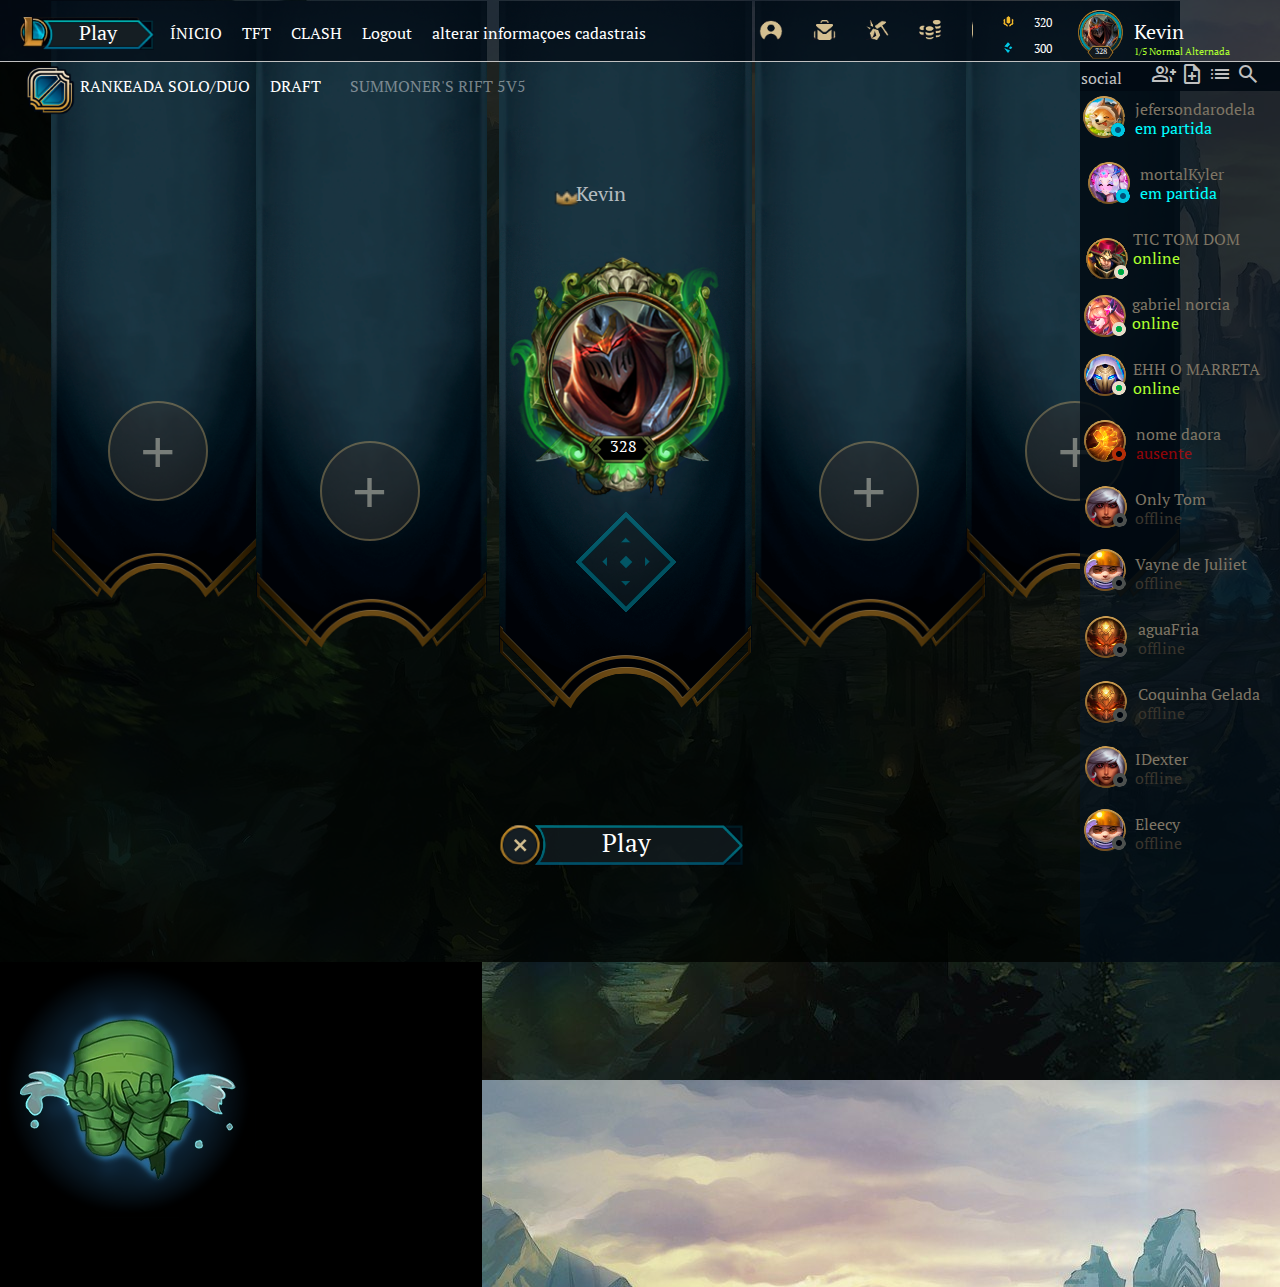
==== lol/index.html @ eebe5e52 "projeto para Etec" ====
<!DOCTYPE html>
<html lang="en">

<head>
  <meta charset="utf-8" />
  <meta content="width=device-width, initial-scale=1.0" name="viewport" />

  <title>LIGA DOS CRIA</title>
  <meta content="" name="description" />
  <meta content="" name="keywords" />


 

  <!-- Template Main CSS File -->
  <link rel="stylesheet" href="style.css">
  <link rel="stylesheet" href="https://fonts.googleapis.com/css2?family=Material+Symbols+Outlined:opsz,wght,FILL,GRAD@48,400,0,0" />
</head>

<body>
  <!-- ======= Header =======
  <header id="header" class="fixed-top d-flex align-items-center header-transparent">
          <form action="/logout" method="get">
            <li><a href="/logout">Logout</a></li>
            <li><a href="http://localhost:5500/signed/alterdata">alterar informaçoes cadastrais</a></li>
          </form>
  </header>
  End Header -->

  <!-- ======= Hero Section ======= -->

  <!-- <main id="main">
     <section id="facts"> --> 
      
      <body>
      
          <header class="menu-nav">
              <ul>
                  <li  class="button-play-wrapper" >
                      <img src="IMG/play-button-shape.jpg" class="play-button-shape">
                      <img  src="IMG/play-button-click-area.png" class="play-button-click-area">
                      <span class="play-button-text">Play</span>
                  </li>
              </ul>
              <div class="botoes">
                  <table>
                      <tr>
                          <a href="#">ÍNICIO</a>
                      </tr>
                      <tr>
                          <a href="#">TFT</a>
                      </tr>
                      <tr>
                          <a href="#">CLASH</a>
                      </tr>
                      <tr>
                      <form action="/logout" method="get">
                        <a href="/logout">Logout</a></li>
                       <a href="http://localhost:5500/signed/alterdata">alterar informaçoes cadastrais</a></li>
                      </form>
                      </tr>
                  </table>
              </div>
              
              <div class="botoes2">
                  <ul>
                      <li>
                          <a href="#"><img src="IMG/profile.png"></a>
                          <a href="#"><img src="IMG/collection.png"></a>
                          <a href="#"><img src="IMG/booty.png"></a>
                          <a href="#"><img src="IMG/shop.png"></a>
                      
                          <a href="#"><img src="IMG/divider.png"></a>
                      </li>
                  </ul>
      
              </div>
              <div class="money">
                  <ul>
                      <li>
                          <a class="riot"><img src="IMG/riot-points.png"></a>
                          <a>320</a>
                      </li>
                      <li>
                          <a class="blue"><img src="IMG/blue-essence.png"></a>
                          <a>300</a>
                      </li>
                  </ul>
              </div>
            <div class="perfil">
                <div>
                    <ul>
                        <li routerlink="play" class="avatar" tabindex="0">
                            <img src="IMG/avatar-icon.png" class="avatar-xp">
                            <span class="level">328</span>
                        </li>
                    </ul>
                </div>
                <div class="name-status">
                    <ul>
                        <li>
                            <span class="nickname">
                                Kevin
                            </span>
                        </li>
                        <li class="status">
                            <span>1/5 Normal Alternada</span>
                        </li>
                    </ul>
                </div>
            </div>
          </header>
          <main class="start-content">
              <div class="modo-partida">
                  <li>
                      <img class="sr-img" src="IMG/sr-hover.png">
                      <span class="ranked">RANKEADA SOLO/DUO</span>
                      <span class="draft">DRAFT</span>
                      <span class="summoners">SUMMONER'S RIFT 5V5</span>
                  </li>
              </div>
              <div>
                  <div class="name-banner">
                      <img src="IMG/coroa.png">
                      <span>Kevin</span>
                  </div>
                  <div class="first-banner">
                      <img  src="IMG/banner.png">
                      <button class="invite-friend">+</button>
                  </div>
                  <div class="second-banner">
                      <img  src="IMG/banner.png">
                      <button class="invite-friend">+</button>
                  </div>
                  <div class="player-banner">
      
                      <img  src="IMG/banner.png">
                      <img class="border-play"  src="IMG/border1.png">
                      <span class="level-banner">328</span>
                      <img class="botao" src="IMG/botao.png">
                      </div>
                  <div class="forth-banner">
                      <img  src="IMG/banner.png">
                      <button class="invite-friend">+</button>
                  </div>
                  <div class="fiveth-banner">
                      <img  src="IMG/banner.png">
                      <button class="invite-friend">+</button>
                  </div>
              </div>
              <div>
                  <ul>
                      <li class="play-button" >
                          <img src="IMG/cancel-button.png" class="cancel-button">
                          <img src="IMG/game-play-button.png" class="game-play-button">
                          <span class="game-play-text">Play</span>
                      </li>
                  </ul>
              </div>
           </div>
          </main>
          <aside class="friends-aside">
            <div class="options-friends">
                <div class="social">
                <span>social</span>
                </div>
                <div class="icons">
                <span class="material-symbols-outlined">
                    group_add
                </span>
                <span class="material-symbols-outlined">
                    note_add
                </span>
                <span class="material-symbols-outlined">
                    list
                </span>
                <span class="material-symbols-outlined">
                    search
                </span>
                </div>
            </div>
              <div class="friends">
                  <ul>
                      <li>
                        <img src="IMG/profilepic10.png" alt="" class="img"/>
                        <span class="friend">jefersondarodela</span>
                        <span class="status1">em partida</span>
                      </li>
                      <li>
                        <img src="IMG/profilepic3.png" alt="" class="img" />
                        <span class="friend">mortalKyler</span>
                        <span class="status1">em partida</span>
                      </li>
                      <li>
                        <img src="IMG/profilepic1.png" alt="" class="img" />
                        <span class="friend">TIC TOM DOM</span>
                        <span class="status2">online</span>
                      </li>
                      <li>
                        <img src="IMG/profilepic2.png" alt="" class="img"/>
                        <span class="friend">gabriel norcia</span>
                        <span class="status2">online</span>
                      </li>
                      <li>
                        <img src="IMG/profilepic4.png" alt="" class="img"/>
                        <span class="friend">EHH O MARRETA</span>
                        <span class="status2">online</span>
                      </li>
                      <li>
                        <img src="IMG/profilepic5.png" alt="" class="img"/>
                        <span class="friend">nome daora</span>
                        <span class="status3">ausente</span>
                      </li>
                      <li>
                        <img src="IMG/profilepic7.png" alt="" class="img"/>
                        <span class="friend">Only Tom</span>
                        <span class="status4">offline</span>
                      </li>
                      <li>
                        <img src="IMG/profilepic8.png" alt="" class="img"/>
                        <span class="friend">Vayne de Juliiet</span>
                        <span class="status4">offline</span>
                      </li>
                      <li>
                        <img src="IMG/profilepic9.png" alt="" class="img"/>
                        <span class="friend">aguaFria</span>
                        <span class="status4">offline</span>
                      </li>
                      <li>
                        <img src="IMG/profilepic9.png" alt="" class="img"/>
                        <span class="friend">Coquinha Gelada</span>
                        <span class="status4">offline</span>
                      </li>
                      <li>
                        <img src="IMG/profilepic7.png" alt="" class="img"/>
                        <span class="friend">IDexter</span>
                        <span class="status4">offline</span>
                      </li>
                      <li>
                        <img src="IMG/profilepic8.png" alt="" class="img"/>
                        <span class="friend">Eleecy</span>
                        <span class="status4">offline</span>
                      </li>
                  </ul>
              </div>
          </aside>

          <div class="resolution">
            <img src="IMG/amumu.png" alt="" />
            <h2>desculpa</h2>
            <h2>Liga dos cria nao funciona nesta resolução</h2>
          </div>
</body>

</html>
---- lol/style.css ----
@import url('https://fonts.googleapis.com/css2?family=Montserrat:wght@100;200;300;400;500;600;700;800;900&family=PT+Serif:ital@0;1&family=Roboto+Slab:wght@300&display=swap');
@import url('https://fonts.googleapis.com/css?family=Material+Icons|Material+Icons+Outlined|Material+Icons+Two+Tone|Material+Icons+Round|Material+Icons+Sharp');

*{

    margin: 0;
    padding: 0;
    box-sizing:border-box;

}


body{

    height: 100vh;
    display: grid;
    grid-template-columns: auto 200px ;
    grid-template-rows: 62px  auto;
    grid-template-areas: ' menu-nav menu-nav'
    'start-content friends-aside';
    font-family: 'PT Serif', serif;
    background-image: url(IMG/backgroud.jpg);
    overflow-y: hidden;
    overflow-x: hidden;

}

ul{

    list-style: none;

}


.menu-nav{

    background-color: rgba(1,10,19,.7333333333333333);
    grid-area: menu-nav;
    height: 62px;
    display: flex;
    border-bottom:solid;
    border-width: 1px;
    border-color: #C0C0C0;
    z-index: 2;
    


}

.menu-nav ul{

    color: white;

}


.menu-nav .button-play-wrapper{

    position: relative;
    top:0;
    left: 0 ;
    opacity: 0.7;
    
}
.menu-nav .button-play-wrapper:hover{

    opacity: 2;
   
}


.menu-nav .play-button-shape{

    position: relative;
    top: 7px;
    left: 10px;
    height: 40px;
    

}

.menu-nav .play-button-click-area{

    position: absolute;
    top: 10px;
    left: 32px;
    height: 40px;

}

.menu-nav .play-button-text{

    position: absolute;
    top: 19px;
    left: 79px;
    font-size: 20px;

}


.menu-nav img{

    height: 30px ;
    padding-top: 10px ;
    padding-left: 10px;

}

.menu-nav .botoes{

    position: absolute;
    top: 22px;
    left: 160px;

}

.menu-nav .botoes a:hover{

    color: #eed8a2b6;
    background-image: linear-gradient(360deg, #dbd9d44d, rgba(1, 10, 19, 0));
    
}


.menu-nav .botoes2 a:hover{

    background-image: linear-gradient(360deg, #dbd9d44d, rgba(1, 10, 19, 0));

}


.menu-nav .botoes2{

    position: absolute;
    top: 10px;
    right: 300px;
}
.menu-nav a{

    padding: 8px;

}

.menu-nav .botoes a{

    position: relative;
    background-color: transparent;
    border: none;
    font-family: 'PT Serif', serif;
    color: white;
    padding: 10px;
    text-decoration: none;

}

.menu-nav .money{

    position: absolute;
    top: 6px;
    right: 220px;
    height: 37px;

}
.menu-nav .money img{

    height: 21px;

}

.menu-nav .money a{

    font-size: 12px;

}

.menu-nav .avatar{

    position: absolute;
    top: 0px;
    right: 130px;



}


 .avatar .avatar-xp {

    position: absolute;
    top: 0px;
    right: 27px;
    height: 59px;

 }

 .avatar .level{

    position: absolute;
    top: 46px;
    right: 43px;
    font-size: 8px;

 }

.menu-nav .name-status{

    position: absolute;
    top: 18px;
    right: 50px;


}

.name-status .nickname{

    font-size: 20px;
    right: 10px;


}

.perfil{
    background-color: rgba(1, 10, 19, 0.352);
}

.name-status .status{

    font-size: 10px;
    color: greenyellow;

}

.start-content{

    background-color: #000300ca;
    grid-area: start-content;
    list-style: none;
}

.start-content .modo-partida{

    position: absolute;
    top: 60px;
    left: 10px;
    z-index: 2;

}

.modo-partida .sr-img{

    position: absolute;
    top: 5px;
    left: 15px;
    height: 50px;

}

.modo-partida .ranked{

    position: absolute;
    top: 15px;
    left: 70px;
    color: white;
    width: 200px;

}

.modo-partida .draft{

    position: absolute;
    top: 15px;
    left: 260px;
    color: white;

}

.modo-partida .summoners{

    position: absolute;
    top: 15px;
    left: 340px;
    width: 300px;
    color: rgba(255, 255, 255, 0.438);

}


.invite-friend{

    color: #e4dbc8;
    width: 100px;
    height: 100px;
    font-size: 60px;
    border-radius: 50%;
    background-color:  #333;
    border: 2px solid #aa9261;
    opacity: 0.5;
    cursor: pointer;


}

.invite-friend:hover{

    opacity: 2;

}

.start-content .first-banner{

    position: absolute;
    top: 1px;
    left: 4%;
    z-index: 1;

}
.first-banner img{

    height: 600px;

}
.first-banner .invite-friend{

    position: absolute;
    top: 400px;
    left: 26.5%;

}
.start-content .second-banner{

    position: absolute;
    top: 1px;
    left: 20%;
    z-index: 1;

}
.second-banner img{

    height: 650px;

}

.second-banner .invite-friend{

    position: absolute;
    top: 440px;
    left: 27.5%;

}


.start-content .player-banner{

    position: absolute;
    top: 1px;
    left: 39%;
    z-index: 1;

}


.start-content .border-play{

    position: absolute;
    top: 250px;
    left: 0%;
    height: 250px;
    

}

.player-banner .level-banner{

    position: absolute;
    top: 434px;
    left: 111px;
    color: white;


}

.name-banner span{
    font-size:20px;
}

.name-banner img{

    position: absolute;
    top: 180px;
    left: 43%;
    z-index: 2;
    height: 37px;

}


.name-banner span{

    position: absolute;
    top: 180px;
    left: 45%;
    color: whitesmoke;
    opacity: 0.7;
    z-index: 2;

}

.player-banner .botao{

    position: absolute;
    top: 500px;
    left: 26.5%;
    opacity: 0.5;


}

.player-banner .botao:hover{

    opacity: 1;

}


.start-content .forth-banner{

    position: absolute;
    top: 1px;
    left: 59%;
    z-index: 1;

}
.forth-banner img{

    height: 650px;

}

.forth-banner .invite-friend{

    position: absolute;
    top: 440px;
    left: 27.5%;

}


.start-content .fiveth-banner{

    position: absolute;
    top: 1px;
    left: 75.5%;
    z-index: 1;

}
.fiveth-banner img{

    height: 600px;

}

.fiveth-banner .invite-friend{

    position: absolute;
    top: 400px;
    left: 27.5%;

}

.start-content .play-button {

    position: absolute;
    bottom: 20px;
    left: 39%;
    cursor: pointer;
    opacity: 1;

}


.play-button .cancel-button{

    position: absolute;
    left: 1px;
    bottom: 7px;
    opacity: 0.7k;

}

.play-button .cancel-button:hover{

    opacity: 1;

}


.play-button .game-play-button{

    position: absolute;
    left: 35px;
    bottom: 7px;
    opacity: 0.7;

}


.play-button .game-play-button:hover{

    opacity: 1;

}

.play-button .game-play-text{

    position: absolute;
    left: 103px;
    color: white;
    font-size: 25px;
    bottom: 21px;

}



.friends-aside{

    grid-area: friends-aside;
    background-color: rgba(1, 10, 19, 0.85);
    width: 200px;
    height: 100vh;
    z-index: 2;

}

.options-friends { 
    color: #C0C0C0;
    background-color: rgba(1, 10, 19, 0.915);
    display: flex;
}

.social{
    margin-top: 5px;
    margin-left: 1px;
}
.icons{
    margin-left: 30px;
    margin-right: 0;
}

.options-friends span:hover{
    color: #f1eaea;
    cursor: pointer;
}

.resolution{
    height: max-content;
    width: max-content;
    background-color: black;
}



.friends-aside .friends li{
    height: 60px;
}

.friends li {
    margin-bottom: 5px;
}
.friends li span{
    margin-bottom: 0
}

.friends .friend{
    position: absolute;
    margin-left: 2px;
    margin-top: 7px;
    color: #7e7564;
}

.friends .status1,.status2,.status3,.status4{
    position: absolute;
    margin-left: 2px;
    margin-top: 26px;
}




.friends .status1{
    color: aqua;
}

.friends .status2{
    color: greenyellow;
}

.friends .status3{
    color: rgba(255, 0, 0, 0.575);
}

.friends .status4{
    color: #39352d;
}

.friends-aside .friends li:hover{
    background-color: #aa92612b;
    cursor: pointer;
}
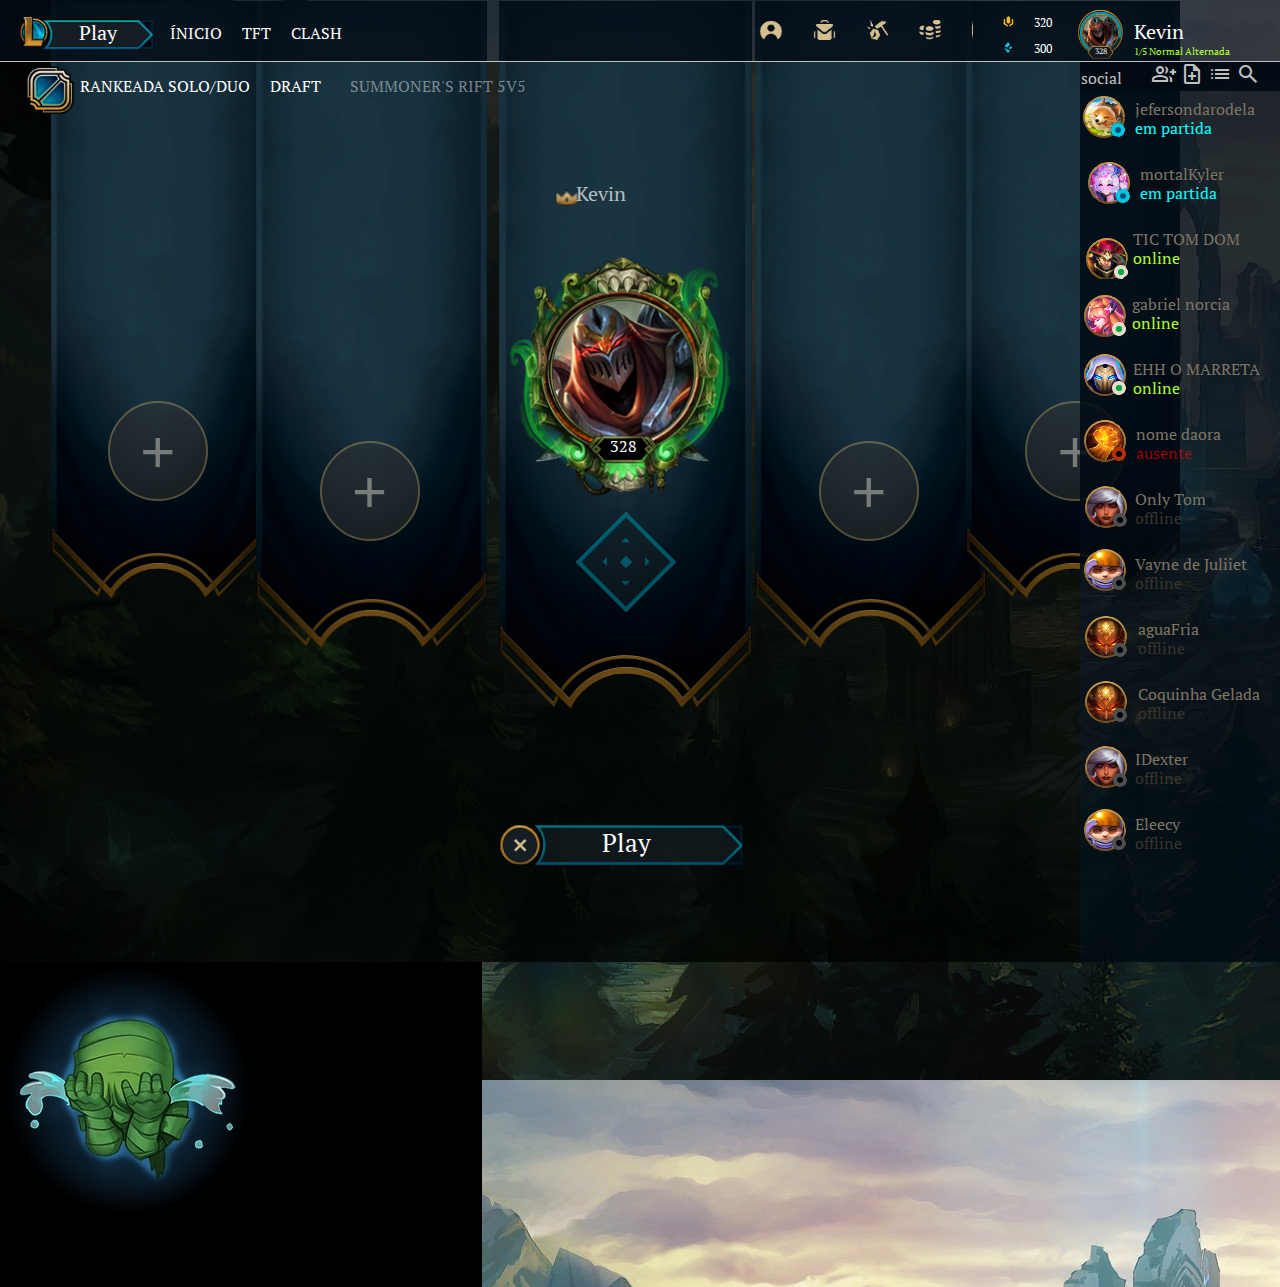
==== commit 165da232: "botao de rotas com hover" ====
--- a/lol/index.html
+++ b/lol/index.html
@@ -6,31 +6,11 @@
   <meta content="width=device-width, initial-scale=1.0" name="viewport" />
 
   <title>LIGA DOS CRIA</title>
-  <meta content="" name="description" />
-  <meta content="" name="keywords" />
-
-
- 
-
-  <!-- Template Main CSS File -->
   <link rel="stylesheet" href="style.css">
   <link rel="stylesheet" href="https://fonts.googleapis.com/css2?family=Material+Symbols+Outlined:opsz,wght,FILL,GRAD@48,400,0,0" />
 </head>
 
 <body>
-  <!-- ======= Header =======
-  <header id="header" class="fixed-top d-flex align-items-center header-transparent">
-          <form action="/logout" method="get">
-            <li><a href="/logout">Logout</a></li>
-            <li><a href="http://localhost:5500/signed/alterdata">alterar informaçoes cadastrais</a></li>
-          </form>
-  </header>
-  End Header -->
-
-  <!-- ======= Hero Section ======= -->
-
-  <!-- <main id="main">
-     <section id="facts"> --> 
       
       <body>
       
@@ -53,12 +33,6 @@
                       <tr>
                           <a href="#">CLASH</a>
                       </tr>
-                      <tr>
-                      <form action="/logout" method="get">
-                        <a href="/logout">Logout</a></li>
-                       <a href="http://localhost:5500/signed/alterdata">alterar informaçoes cadastrais</a></li>
-                      </form>
-                      </tr>
                   </table>
               </div>
               
@@ -138,6 +112,7 @@
                       <img class="border-play"  src="IMG/border1.png">
                       <span class="level-banner">328</span>
                       <img class="botao" src="IMG/botao.png">
+                      <img src="IMG/rotas2.png" class="rotas">
                       </div>
                   <div class="forth-banner">
                       <img  src="IMG/banner.png">
--- a/lol/style.css
+++ b/lol/style.css
@@ -420,7 +420,20 @@
     opacity: 1;
 
 }
-
+.player-banner .botao:hover + .rotas{
+    display: block;
+    opacity: 1;
+
+}
+
+.player-banner .rotas{
+    position: absolute;
+    top: 82%;
+    left: -83.5%;
+    opacity: 9;
+    display: none;
+    z-index: 3;
+}
 
 .start-content .forth-banner{
 
